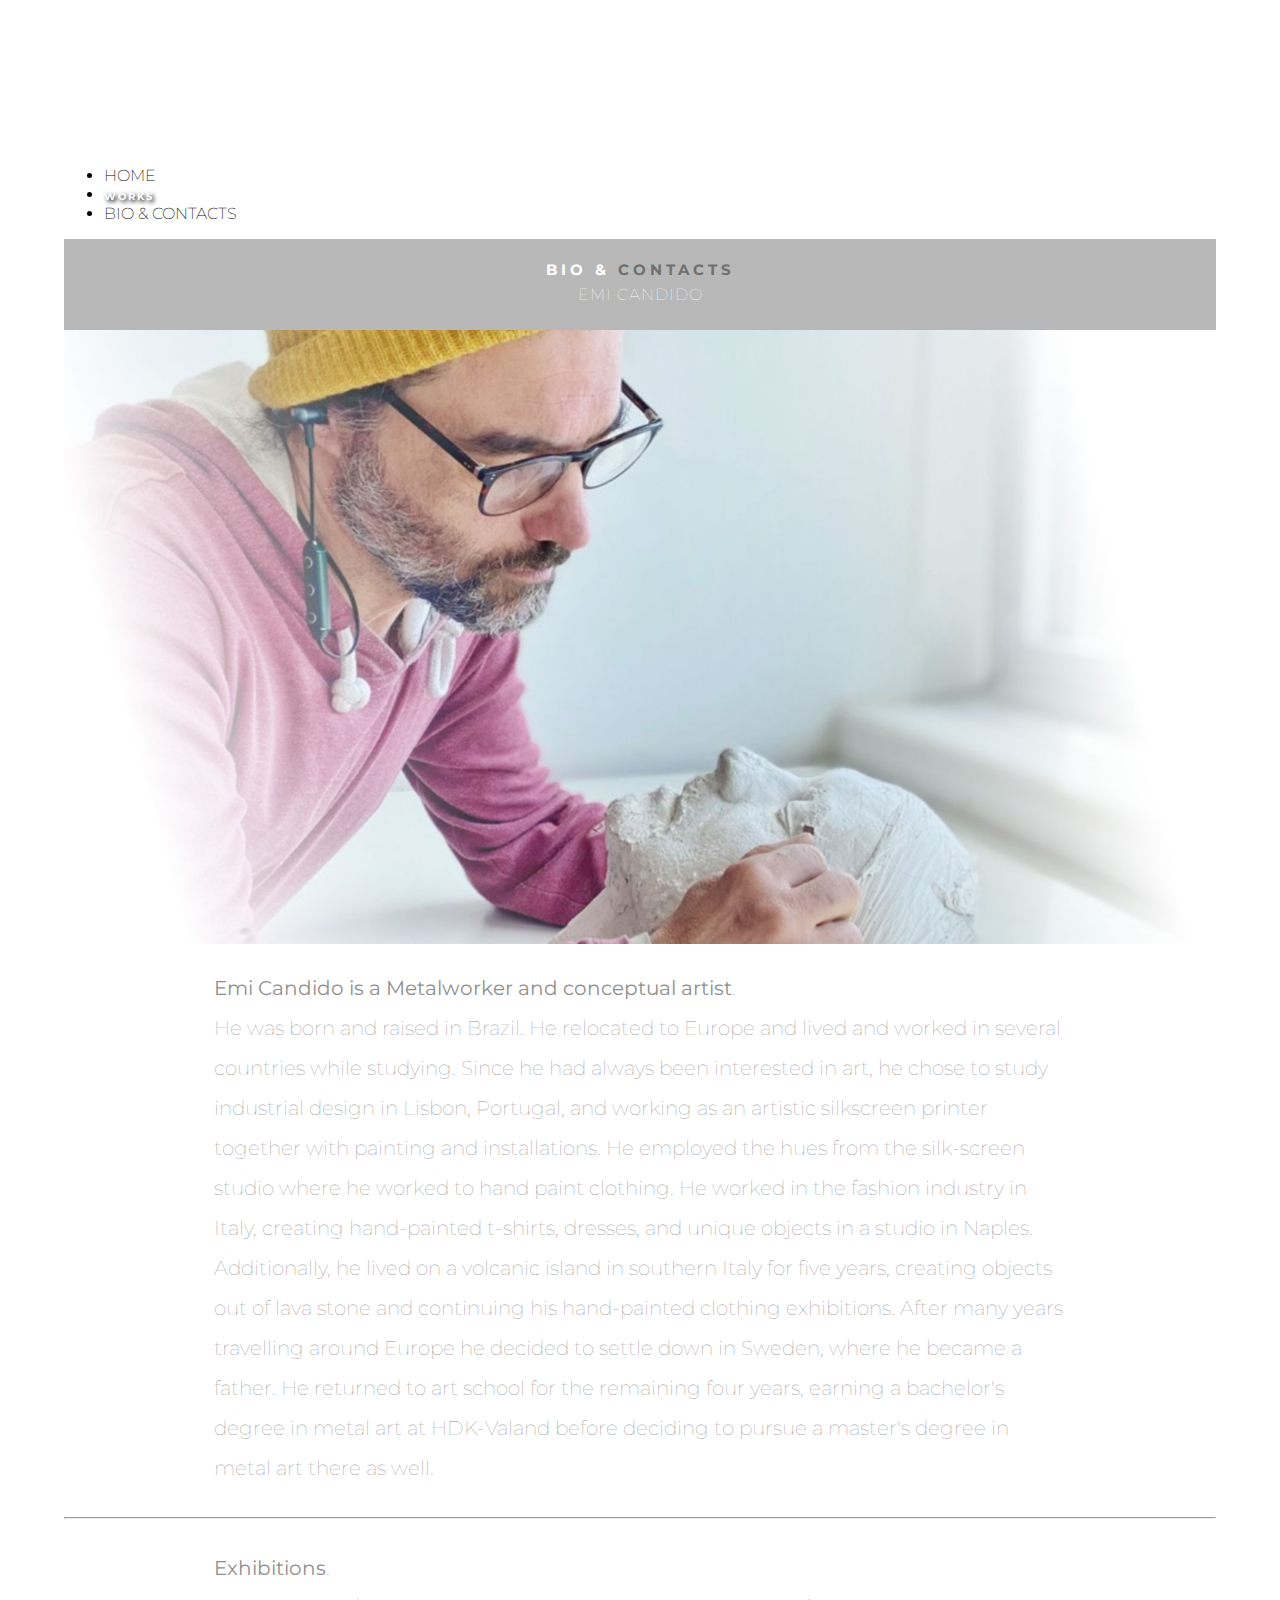
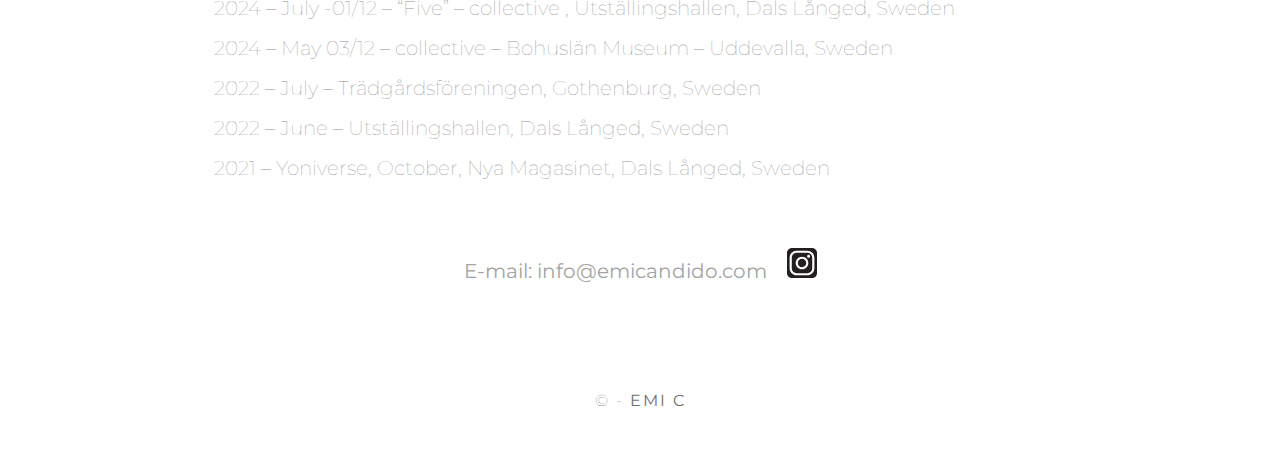
==== bio&contact.html @ 7ddd09d2 "commit" ====
<!doctype html>
<html lang="en-US">
<head>
<meta charset="UTF-8">
<meta http-equiv="X-UA-Compatible" content="IE=edge">
<meta name="viewport" content="width=device-width, initial-scale=1">
<title>EMI C</title>
<link rel="icon" type="image/x-icon" href="/images/logo_Tab.svg">	
<link href="css/singlePageTemplate.css" rel="stylesheet" type="text/css">
<!--The following script tag downloads a font from the Google Fonts server for use within the web page. We recommend that you do not modify it.-->
<link rel="preconnect" href="https://fonts.googleapis.com">
<link rel="preconnect" href="https://fonts.gstatic.com" crossorigin>
<link href="https://fonts.googleapis.com/css2?family=Montserrat:wght@400;500;700&display=swap" rel="stylesheet"> 
<!-- HTML5 shim and Respond.js for IE8 support of HTML5 elements and media queries -->
<!-- WARNING: Respond.js doesn't work if you view the page via file:// -->
<!--[if lt IE 9]>
      <script src="https://oss.maxcdn.com/html5shiv/3.7.2/html5shiv.min.js"></script>
      <script src="https://oss.maxcdn.com/respond/1.4.2/respond.min.js"></script>
    <![endif]-->
</head>
<body>
<!-- Main Container -->
<!-- btn up -->
    <button class="scrollup">
        <image src="images/circle-up-greey.svg" alt="icon upp"/>
    </button>
<div class="container"> 
  <!-- Navigation -->
  <header> <a href="">
	<div class="imagem" id="imagem">
        <div class="logo"><a href="index.html"><img src="images/logo.svg" width="100" height="100" alt="logo emi c"></a></div>
		 <h4 class="logotexto"><a href="index.html">EMI C</a></h4>
		</a>
    <nav>
      <ul>
       <li><a href="index.html">HOME</a></li>
        <li><a>
			<div class="dropdown">
			<button class="dropbtn">WORKS</button>
            <div class="dropdown-content">
                <a href="works_InnerStories.html">INNER STORIES OF THE MIND</a>
                <a href="works_childhood.html">CHILDHOOD</a>
			    <a href="works_masks.html">DO YOU KNOW THE REAL ME?</a>
				<a href="works_yoni.html">YONI SERIES</a>
            </div>
            </div></a>
		  </li>
        <li><a class="active" href="bio&contact.html">BIO & CONTACTS</a></li>
      </ul>
    </nav>
    </div>
  </header>
  <!-- Hero Section -->
  <section class="hero" id="hero">
    <h2 class="hero_header">BIO &amp;&nbsp;<span class="light">CONTACTS</span></h2>
    <p class="tagline">EMI CANDIDO</p>
  </section>
  <!-- About Section -->
  <section class="about_sem_espaco" id="about">
    <h2 class="hidden">About</h2>
    <img class="imagem_emi" img src="images/EMI_site.jpg" width="pixels" alt=""/>
    <p class="text_column_Centro"><strong>Emi Candido is a Metalworker and conceptual artist</strong>.<br>
	    He was born and raised in Brazil. He relocated to Europe and lived and worked in several countries while studying. Since he had always been interested in art, he chose to study industrial design in Lisbon, Portugal, and working as an artistic silkscreen printer together with painting and installations. He employed the hues from the silk-screen studio where he worked to hand paint clothing. He worked in the fashion industry in Italy, creating hand-painted t-shirts, dresses, and unique objects in a studio in Naples. Additionally, he lived on a volcanic island in southern Italy for five years, creating objects out of lava stone and continuing his hand-painted clothing exhibitions. After many years travelling around Europe he decided to settle down in Sweden, where he became a father. He returned to art school for the remaining four years, earning a bachelor's degree in metal art at HDK-Valand before deciding to pursue a master's degree in metal art there as well.</p>
	  <div class="col-sm-4">
    <h4><hr class="linha_horizontal"/></h4>
	  </div>
	  <p class="text_column_Centro"><strong>Exhibitions</strong>.<br>
	  2024 – July -01/12 – “Five” – collective , Utställingshallen, Dals Långed, Sweden<br>
      2024 – May 03/12 – collective – Bohuslän Museum – Uddevalla, Sweden<br>
      2022 – July – Trädgårdsföreningen, Gothenburg, Sweden<br>
      2022 – June – Utställingshallen, Dals Långed, Sweden<br>
	  2021 – Yoniverse, October, Nya Magasinet, Dals Långed, Sweden</p>
	  <p class="text_column_Centro_mail"><a style="text-decoration:none; color:inherit;" href="mailto:info@emicandido.com"><strong>E-mail: info@emicandido.com&nbsp;</strong>&nbsp</a>&nbsp&nbsp<a style="text-decoration: none"href="https://www.instagram.com/emic.2023"><img src="images/insta.svg" width="30px" alt=""/></p>
	 
  </section>
 
  <!-- Copyrights Section -->
  <div class="copyright">&copy;<span class="year"></span> - <strong>EMI C</strong></div>
</div>
<!-- Main Container Ends -->
<script src="/js/main.js"></script>
</body>
</html>
---- css/singlePageTemplate.css ----
@charset "UTF-8";
/* Body */
body {
	/* <length> value */
    max-width: 1920px; 
	font-family:'Montserrat', sans-serif;
	/* background-color: #f2f2f2; */
	width: 100%;
	margin-top: 0px;
	margin-right: auto;
	margin-bottom: 0px;
	margin-left: auto;
	font-style: normal;
	font-weight: 200;
	align-content: center;
}
a {
  color: inherit; /* blue colors for links too */
  text-decoration: inherit; /* no underline */
}
/* Dropdown menu */
 /* Dropdown Button */
.dropbtn {
  background-color: transparent;
  color: white;
  padding: 0px;
  font-family:'Montserrat', sans-serif;
  font-size: 14px;
  text-align: left;
  letter-spacing: 2px;
  font-weight: bold;
  transition: all 0.3s linear;
  border: none;
  text-shadow: 2px 2px 4px #000000;
}

/* The container <div> - needed to position the dropdown content */
.dropdown {
  position: relative;
  display: inline-block;
	text-shadow: 2px 2px 4px #000000;
}

/* Dropdown Content (Hidden by Default) */
.dropdown-content {
  display: none;
  position: absolute;
  /* background-color: #f1f1f1;*/
  min-width: 300px;
  /* box-shadow: 0px 8px 16px 0px rgba(0,0,0,0.2);*/
  z-index: 1;
	text-shadow: 2px 2px 4px #000000;
}

/* Links inside the dropdown */
.dropdown-content a {
  color: #FFFFFF;
  padding: 5px 8px;
  text-decoration: none;
  display: block;
	text-shadow: 2px 2px 4px #000000;
}

/* Change color of dropdown links on hover */
.dropdown-content a:hover {color: #FFFFFF; text-shadow: 2px 2px 4px #000000;}

/* Show the dropdown menu on hover */
.dropdown:hover .dropdown-content {display: block;text-shadow: 2px 2px 4px #000000;}

/* Change the background color of the dropdown button when the dropdown content is shown */
.dropdown:hover .dropbtn {color: #2C9AB7;text-shadow: 2px 2px 4px #000000;} 

/* Container */
.container {
	width: 90%;
	margin: 0 auto;
}
/* Navigation */

.logo {
	color: #fff;
	width: auto;
}
.logotexto {
	color: #fff;
	font-weight: 800;
	letter-spacing: 4px;
}


.hero_header {
	color: #FFFFFF;
	text-align: center;
	margin-top: 0px;
	margin-right: 0px;
	margin-bottom: 0px;
	margin-left: 0px;
	letter-spacing: 4px;
}.hero_header_texto{
	color: #8f8f8f;
	text-align: center;
	margin-top: 50px;
	margin-right: 0px;
	margin-bottom: 10px;
	margin-left: 0px;
	text-transform: uppercase;
	letter-spacing: 4px;
}
/* Hero Section */
.hero {
	background-color: #B8B8B8;
	padding-top: 20px;
	padding-bottom: 10px;
}
.light {
	font-weight: bold;
	color: #717070;
}
.tagline {
	text-align: center;
	color: #FFFFFF;
	margin-top: 4px;
	font-weight: lighter;
	text-transform: uppercase;
	letter-spacing: 1px;
}
.tagline_wtitulo {
	text-align: center;
	color: #717070;
	margin-top: 40px;
    font-size: 30px;
	font-weight: bolder;
	text-transform: uppercase;
	letter-spacing: 1px;
}
.tagline_wtitulo_2 {
	text-align: center;
	color: #717070;
	margin-top: 60px;
    font-size: 30px;
	font-weight: normal;
	text-transform: uppercase;
	letter-spacing: 1px;
}
/* About Section */
.text_column_Centro{
	/* width: 100%;*/
	text-align: left;
	font-weight: lighter;
	font-size: 20px;
	line-height: 40px;
	/* float: Left;*/
	align-content: center;
	padding-left: 150px;
	padding-right: 150px;
	color: #8f8f8f;
}
.col-sm-4 h4 {
    display:flex;
    align-items: center;
	padding-left: 150px;
	padding-right: 150px;
}
.linha_horizontal{
    /* display: inline-block;*/
    width: 100%;
	align-content: center;
	padding-left: 150px;
	padding-right: 150px;
	color: #8f8f8f;
}
.text_column_Centro_mail{
	/* width: 100%;*/
	text-align: center;
	font-weight: lighter;
	font-size: 20px;
	line-height: 40px;
	/* float: Left;*/
	align-content: center;
	padding-top: 40px;
	padding-left: 150px;
	padding-right: 150px;
	padding-bottom: 30px;
	color: #8f8f8f;
}
.text_column {
	width: 40%;
	text-align: left;
	font-weight: lighter;
	font-size: 20px;
	line-height: 40px;
	float: right;
	padding-left: 15px;
	padding-right: 50px;
	color: #A3A3A3;
}
.text_colum_works {
	width: auto;
	/* text-align: left;
	font-weight: lighter;
	font-size: 20px;
	line-height: 40px;
	float: right;*/
	padding-left: auto;
	padding-right: auto;
	color: #A3A3A3;
	display: block;
    margin-left: auto;
    margin-right: auto;
}
.center {
  display: block;
  margin-left: auto;
  margin-right: auto;
  width: 50%;
}
.centerpressure {
  display: block;
  margin-left: auto;
  margin-right: auto;
  width: 65%;
}
.imagem_emi {
	width: 100%;
	/* text-align: justify; */
	/* font-weight: lighter; */
	/*line-height: 40px;
	float: left;
	/*margin-left: auto;*/
	padding: 0;
	color: #A3A3A3;
}
.about {
	padding-left: 20px;
	padding-right: 20px;
	padding-top: 35px;
	display: inline-block;
	background-color: #FFFFFF;
	margin-top: 0px;
	height: auto;
}
.about_works {
	width: 100%;
	padding-left: 0px;
	padding-right: 0px;
	padding-top: 35px;
	display: inline-block;
	background-color: #FFFFFF;
	margin-top: 0px;
	height: auto;
}
/* Stats Gallery */
.stats {
	color: #717070;
	margin-bottom: 5px;
}
.gallery {
	clear: both;
	display: inline-block;
	width: 100%;
	background-color: #FFFFFF;
	/* [disabled]min-width: 400px;
*/
	padding-bottom: 35px;
	padding-top: 0px;
	margin-top: -5px;
	margin-bottom: 0px;
}
.thumbnail {
	width: 25%;
	text-align: center;
	float: left;
	margin-top: 35px;
}
.gallery .thumbnail h4 {
    margin: 5px;
	color: #52BAD5;
}
.gallery .thumbnail p {
	margin:0;
	color: #A3A3A3;
}
/* Parallax Section */
.banner {
	background-color: #2D9AB7;
	background-image: url(../images/parallax.png);
	height: 400px;
	background-attachment: fixed;
	background-size: cover;
	background-repeat: no-repeat;
}
.parallax {
	color: #FFFFFF;
	text-align: right;
	padding-right: 100px;
	padding-top: 110px;
	letter-spacing: 2px;
	margin-top: 0px;
}
.parallax_description {
	color: #FFFFFF;
	text-align: right;
	padding-right: 100px;
	width: 30%;
	float: right;
	font-weight: lighter;
	line-height: 23px;
margin: 0;
}
/* More info */
footer {
	background-color: #FFFFFF;
	padding-bottom: 35px;
}
.footer_column {
	width: 50%;
	text-align: center;
	padding-top: 30px;
	float: left;
}
footer .footer_column h3 {
	color: #B8B8B8;
	text-align: center;
}
footer .footer_column p {
	color: #717070;
	background-color: #FFFFFF;
}
.cards {
	width: 100%;
	height: auto;
	max-width: 400px;
	max-height: 200px;
}
footer .footer_column p {
	padding-left: 30px;
	padding-right: 30px;
	text-align: justify;
	line-height: 25px;
	font-weight: lighter;
	margin-left: 20px;
	margin-right: 20px;
}
.button {
	width: 200px;
	margin-top: 40px;
	padding: 20px 10px;
	text-align: center;
	vertical-align: middle;
	border-radius: 0px;
	text-transform: uppercase;
	font-weight: bold;
	letter-spacing: 2px;
	border: 3px solid #FFFFFF;
	color: #FFFFFF;
	transition: all 0.3s linear;
}
.button:hover {
	background-color: #FEFEFE;
	color: #C4C4C4;
	cursor: pointer;
}
.copyright {
	text-align: center;
padding: 40px 0px;
	/* background-color: #717070; */
	background-color: #FFFFFF;
	/* color: #FFFFFF; */
	color: #717070;
	text-transform: uppercase;
	font-weight: lighter;
	letter-spacing: 2px;
	/* border-top-width: 2px; */
}
.footer_banner {
	background-color: #B8B8B8;
	padding-top: 60px;
	padding-bottom: 60PX;
	margin-bottom: 0px;
	background-image: url(../images/pattern.png);
	background-repeat: repeat;
}
footer {
	display: inline-block;
}
.hidden {
	display: none;
}

/* Mobile */
@media (max-width: 320px) {
/* Links inside the dropdown */
.dropdown-content a {
  color: #FFFFFF;
  padding: 0px 50px;
  text-decoration: none;
  display: inline-flex;
}
.logo {
	width: auto;
	float: left;
	/*text-align: center;*/
	border: 1px solid;
	margin-top: 15px;
	margin-right: 0px;
	margin-bottom: 0px;
	margin-left: 25px;
}
.logotexto {
	width: auto;
	text-align: left;
	border: 1px;
	float: left;
	margin-top: 55px;
	margin-right: 0px;
	margin-bottom: 0px;
	margin-left: 10px;
}
.container header nav {
margin: 0;
	width: 100%;
	float: none;
	display: none;
}
.hero_header_texto{
	color: #8f8f8f;
	text-align: center;
	margin-top: 50px;
	margin-right: 0px;
	margin-bottom: 20px;
	margin-left: 0px;
	text-transform: uppercase;
	letter-spacing: 4px;
}
.center {
  display: block;
  margin-left: auto;
  margin-right: auto;
  width:100%;
}
nav {
	float: left;
	width: auto;
	text-align: left;
	margin-top: 10px;
	margin-right: 0px;
	}
header nav ul {
	padding: 0px;
	float: left;
}
nav ul li {
	margin-top: 0px;
	margin-right: 0px;
	margin-bottom: 0px;
	margin-left: 0px;
	width: auto;
	font-size: 5px;
	text-align: left;
	padding-top: 8px;
	padding-bottom: 100px;
}
.dropbtn {
  background-color: transparent;
  color: white;
  padding: 0px;
  font-family:'Montserrat', sans-serif;
  font-size: 5px;
  text-align: left;
  letter-spacing: 2px;
  font-weight: bold;
  transition: all 0.3s linear;
  border: none;
}		
.text_column_Centro{
	width: 100%;
	text-align: left;
	font-weight: lighter;
	font-size: 12px;
	line-height: 20px;
	/* float: Left;*/
	align-content: center;
	padding-left: 0px;
	padding-right: 0px;
	color: #A3A3A3;
    margin-bottom: 30px;

}
.col-sm-4 h4 {
    display:flex;
    align-items: center;
	padding-left: 0px;
	padding-right: 0px;
}	
.linha_horizontal{
    /* display: inline-block;*/
    width: 100%;
	text-align: center;
	align-content: center;
	padding-left: 0px;
	padding-right: 0px;
	color: #A3A3A3;
}	
.text_column_Centro_mail{
	width: 100%;
	text-align: center;
	font-weight: lighter;
	font-size: 12px;
	line-height: 20px;
	/* float: Left; */
	align-content: center;
	padding-top: 40px;
	padding-left: 0px;
	padding-right: 0px;
	color: #A3A3A3;
    margin-bottom: 30px;

}
.text_colum_works {
	width: auto;
	/* text-align: left;
	font-weight: lighter;
	font-size: 20px;
	line-height: 40px;
	float: right;*/
	padding-left: auto;
	padding-right: auto;
	color: #A3A3A3;
	display: block;
    margin-left: auto;
    margin-right: auto;
}
.center {
  display: block;
  margin-left: auto;
  margin-right: auto;
  width: 100%;
}
.text_column {
	width: auto;
	text-align: left;
	padding-top: 0px;
	padding-right: 0px;
	padding-bottom: 0px;
	padding-left: 0px;
	font-size: 20px;
    line-height: 30px;
}
.imagem_emi {
	width: 100%;
    align-content: center;
	padding-top: 0px;
	padding-right: 0px;
	padding-bottom: 0px;
	padding-left: 0px;
} 
.thumbnail {
	width: 100%;
}
.footer_column {
	width: 100%;
	margin-top: 0px;
}
.parallax {
	text-align: center;
	margin-top: 0px;
	margin-right: 0px;
	margin-bottom: 0px;
	margin-left: 0px;
	padding-top: 40%;
	padding-right: 0px;
	padding-bottom: 0px;
	padding-left: 0px;
	width: 100%;
	font-size: 18px;
}
.parallax_description {
	padding-top: 0px;
	padding-right: 0px;
	padding-bottom: 0px;
	padding-left: 0px;
	width: 90%;
	margin-top: 25px;
	margin-right: 0px;
	margin-bottom: 0px;
	margin-left: 12px;
	float: none;
	text-align: center;
}
.banner {
	background-color: #2D9AB7;
	background-image: none;
}
.tagline {
	margin-top: 20px;
	line-height: 22px;
}
.hero_header {
	width: auto;
	font-size: 17px;
	padding-left: 0px;
	padding-right: 0px;
	line-height: 22px;
	text-align: center;
}
}

/* Small Tablets */
@media (min-width: 321px)and (max-width: 767px) {
/* 	
.logo {
	width: auto;
	text-align: left;
	border: 1px;
	float: left;
	margin-top: 15px;
	margin-right: 0px;
	margin-bottom: 0px;
	margin-left: 25px;
	color: #FFFFFF;
}
.logotexto {
	width: auto;
	text-align: left;
	border: 1px;
	float: left;
	margin-top: 55px;
	margin-right: 0px;
	margin-bottom: 0px;
	margin-left: 10px;
	color: #FFFFFF;
}
.container header nav {
	margin-top: 0px;
	margin-right: 0px;
	margin-bottom: 0px;
	margin-left: 0px;
	width: 100%;
	float: none;
	overflow: auto;
	display: inline-block;
	/* background: #52bad5; */
} */


.text_column_Centro{
	width: auto;
	text-align: left;
	font-weight: lighter;
	font-size: 20px;
	line-height: 40px;
	/*float: Left;*/
	align-content: center;
	padding-left: 0px;
	padding-right: 0px;
	margin-bottom: 30px;
	color: #A3A3A3;
}
.col-sm-4 h4 {
    display:flex;
    align-items: center;
	padding-left: 0px;
	padding-right: 0px;
}	
.linha_horizontal{
    /* display: inline-block;*/
    width: 100%;
	text-align: center;
	align-content: center;
	padding-left: 0px;
	padding-right: 0px;
	color: #A3A3A3;
}
.text_column_Centro_mail{
	width: auto;
	text-align: center;
	font-weight: lighter;
	font-size: 20px;
	line-height: 40px;
	/*float: Left;*/
	align-content: center;
	padding-top: 40px;
	padding-left: 0px;
	padding-right: 0px;
	margin-bottom: 30px;
	color: #A3A3A3;
}		
/* nav {
	float: left;
	width: auto;
	text-align: left;
	margin-top: 10px;
	margin-right: 0px;
	}
header nav ul {
	padding: 0px;
	float: left;
}
nav ul li {
	margin-top: 0px;
	margin-right: 0px;
	margin-bottom: 0px;
	margin-left: 10px;
	width: auto;
	font-size: 10px;
	text-align: left;
	padding-top: 8px;
	padding-bottom: 100px;
} */
.dropbtn {
  background-color: transparent;
  color: white;
  padding: 0px;
  font-family:'Montserrat', sans-serif;
  font-size: 10px;
  text-align: left;
  letter-spacing: 2px;
  font-weight: bold;
  transition: all 0.3s linear;
  border: none;
}
.hero_header {
	width: auto;
	font-size: 15px;
	padding-left: 0px;
	padding-right: 0px;
	line-height: 22px;
	text-align: center;
}
.text_column {
	width: 100%;
	text-align: left;
	padding-top: 0px;
	padding-right: 0px;
	padding-bottom: 0px;
	padding-left: 0px;
	font-size: 20px;
    line-height: 40px;
	
} 

.imagem_emi {
	width: 100%;
    align-content: center;
	padding-top: 0px;
	padding-right: 0px;
	padding-bottom: 0px;
	padding-left: 0px;
}
.center {
  display: block;
  margin-left: auto;
  margin-right: auto;
  width: 80%;
}
.thumbnail {
	width: 100%;
}
.footer_column {
	width: 100%;
	margin-top: 0px;
}
.parallax {
	text-align: center;
	margin-top: 0px;
	margin-right: 0px;
	margin-bottom: 0px;
	margin-left: 0px;
	padding-top: 40%;
	padding-right: 0px;
	padding-bottom: 0px;
	padding-left: 0px;
	width: 100%;
	font-size: 18px;
}
.parallax_description {
	padding-top: 0px;
	padding-right: 0px;
	padding-bottom: 0px;
	padding-left: 0px;
	margin-top: 30%;
	margin-right: 0px;
	margin-bottom: 0px;
	margin-left: 0px;
	float: none;
	width: 100%;
	text-align: center;
}
.thumbnail {
	width: 50%;
}
.parallax {
	margin-top: 0px;
	margin-right: 0px;
	margin-bottom: 0px;
	margin-left: 0px;
	padding-right: 0px;
	padding-bottom: 0px;
	padding-left: 0px;
	padding-top: 20%;
}
.parallax_description {
	margin-top: 0px;
	margin-right: 0px;
	margin-bottom: 0px;
	margin-left: 0px;
	width: 100%;
	padding-top: 30px;
}
.banner {
	padding-left: 20px;
	padding-right: 20px;
}
.footer_column {
	width: 100%;
}
}

/* Small Desktops */
@media (min-width: 768px) and (max-width: 1096px) {
.text_column {
	width: 100%;
}
.thumbnail {
	width: 50%;
}
.text_column {
	width: 100%;
	margin-top: 0px;
	margin-right: 0px;
	margin-bottom: 0px;
	margin-left: 0px;
	padding-top: 0px;
	padding-right: 0px;
	padding-bottom: 0px;
	padding-left: 0px;
}
.text_column_Centro{
	width: auto;
	text-align: left;
	font-weight: lighter;
	font-size: 20px;
	line-height: 40px;
	/* float: Left; */
	align-content: center;
	padding-left: 0px;
	padding-right: 0px;
	margin-bottom: 30px;
	color: #A3A3A3;
}
.col-sm-4 h4 {
    display:flex;
    align-items: center;
	padding-left: 0px;
	padding-right: 0px;
}	
.linha_horizontal{
    /* display: inline-block;*/
    width: 100%;
	text-align: center;
	align-content: center;
	padding-left: 0px;
	padding-right: 0px;
	color: #A3A3A3;
}
.text_column_Centro_mail{
	width: auto;
	text-align: center;
	font-weight: lighter;
	font-size: 20px;
	line-height: 40px;
	/* float: Left; */
	align-content: center;
	padding-top: 40px;
	padding-left: 0px;
	padding-right: 0px;
	margin-bottom: 30px;
	color: #A3A3A3;
}	
.center {
  display: block;
  margin-left: auto;
  margin-right: auto;
  width: 50%;
}
.banner {
	margin-top: 0px;
	padding-top: 0px;
}

.imagem_emi {
	width: 100%;
    /*float:left;*/
    padding: 0;
}
}

/* button */
.scrollup {
	width: 40px;
    height: 40px;
    position: fixed;
    bottom: 50px;
    right: 0px;
    z-index: 3;
    opacity: 0;
    border: navajowhite;
    border-radius: 5px;
    background: #ffffff;
    transition: .4s linear;
    cursor: pointer;
}

.scrollup.active{
    opacity: 0.5;
    right: 20px;
}

.scrollup img{
    max-width: 100%;
}


<!-- btn up -->
<button class="scrollup">
    <image src="images/circle-up-greey.svg" alt="icon upp"/>
</button>
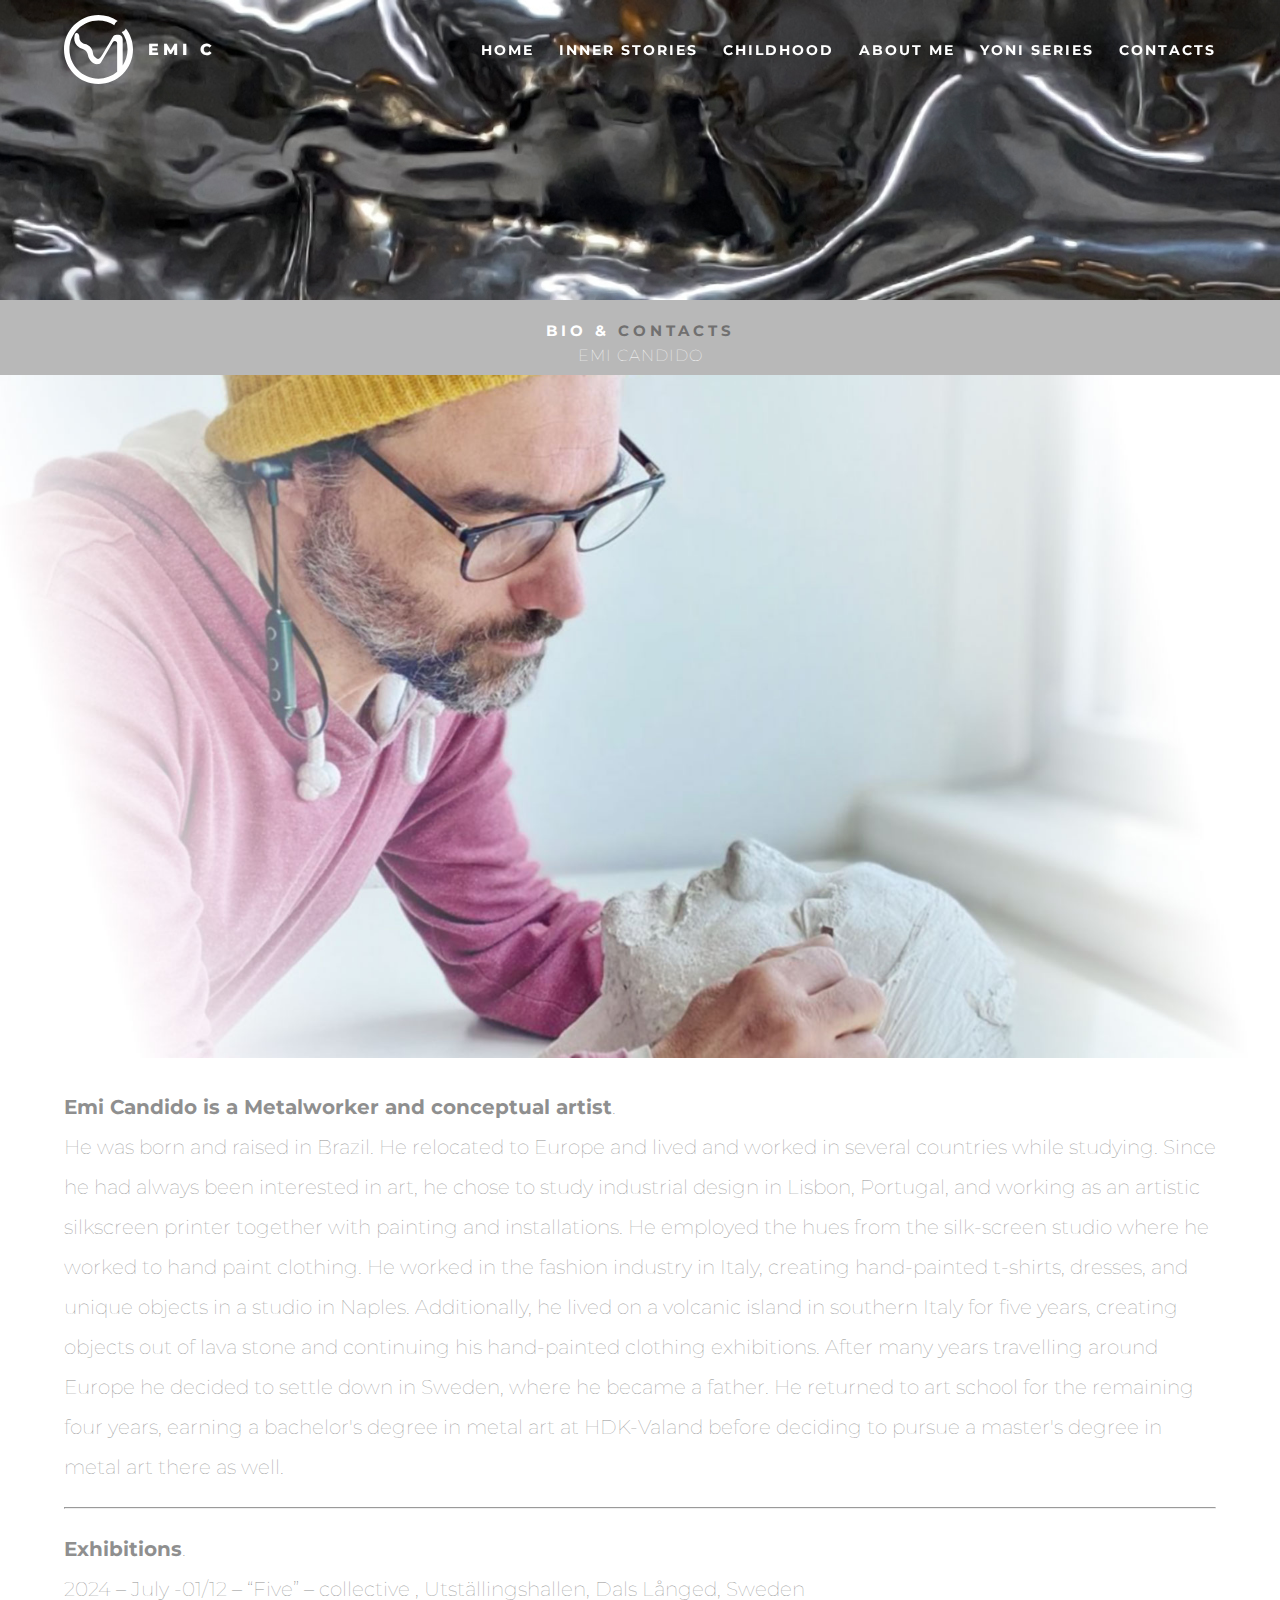
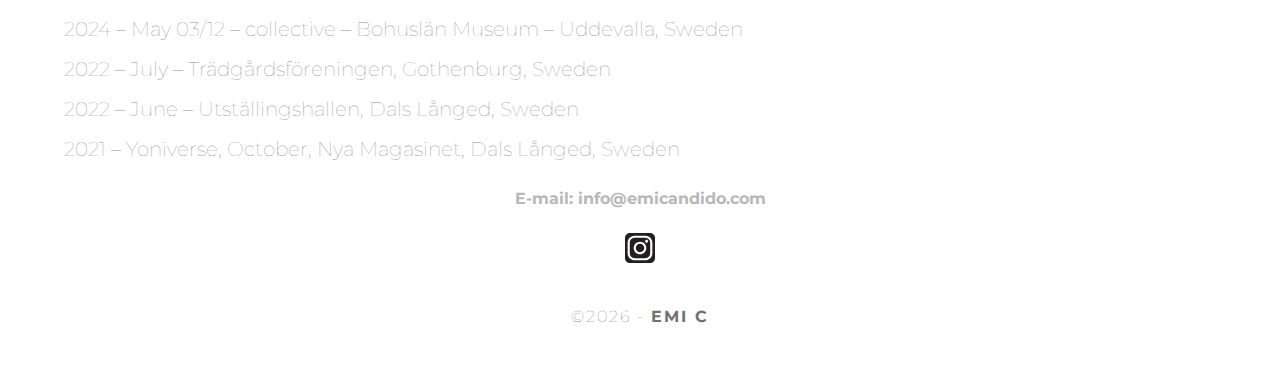
==== commit fdf8c997: "commit" ====
--- a/bio&contact.html
+++ b/bio&contact.html
@@ -7,6 +7,8 @@
 <title>EMI C</title>
 <link rel="icon" type="image/x-icon" href="/images/logo_Tab.svg">	
 <link href="css/singlePageTemplate.css" rel="stylesheet" type="text/css">
+<link rel="stylesheet" href="./css/custom.css">
+<link rel="stylesheet" href="./css/media.css">
 <!--The following script tag downloads a font from the Google Fonts server for use within the web page. We recommend that you do not modify it.-->
 <link rel="preconnect" href="https://fonts.googleapis.com">
 <link rel="preconnect" href="https://fonts.gstatic.com" crossorigin>
@@ -19,65 +21,80 @@
     <![endif]-->
 </head>
 <body>
-<!-- Main Container -->
-<!-- btn up -->
+  <!-- btn up -->
     <button class="scrollup">
         <image src="images/circle-up-greey.svg" alt="icon upp"/>
     </button>
-<div class="container"> 
-  <!-- Navigation -->
-  <header> <a href="">
-	<div class="imagem" id="imagem">
-        <div class="logo"><a href="index.html"><img src="images/logo.svg" width="100" height="100" alt="logo emi c"></a></div>
-		 <h4 class="logotexto"><a href="index.html">EMI C</a></h4>
-		</a>
-    <nav>
-      <ul>
-       <li><a href="index.html">HOME</a></li>
-        <li><a>
-			<div class="dropdown">
-			<button class="dropbtn">WORKS</button>
-            <div class="dropdown-content">
-                <a href="works_InnerStories.html">INNER STORIES OF THE MIND</a>
-                <a href="works_childhood.html">CHILDHOOD</a>
-			    <a href="works_masks.html">DO YOU KNOW THE REAL ME?</a>
-				<a href="works_yoni.html">YONI SERIES</a>
+  <!-- header -->
+    <header class="header">
+      <div class="header-fixed">
+          <div class="container" id="imagem">
+            <div class="logo">
+              <img src="images/logo.svg" alt="logo emi c" />
+              <span class="logotexto">EMI C</span>
             </div>
-            </div></a>
-		  </li>
-        <li><a class="active" href="bio&contact.html">BIO & CONTACTS</a></li>
-      </ul>
-    </nav>
-    </div>
-  </header>
-  <!-- Hero Section -->
-  <section class="hero" id="hero">
-    <h2 class="hero_header">BIO &amp;&nbsp;<span class="light">CONTACTS</span></h2>
-    <p class="tagline">EMI CANDIDO</p>
-  </section>
-  <!-- About Section -->
-  <section class="about_sem_espaco" id="about">
-    <h2 class="hidden">About</h2>
-    <img class="imagem_emi" img src="images/EMI_site.jpg" width="pixels" alt=""/>
-    <p class="text_column_Centro"><strong>Emi Candido is a Metalworker and conceptual artist</strong>.<br>
-	    He was born and raised in Brazil. He relocated to Europe and lived and worked in several countries while studying. Since he had always been interested in art, he chose to study industrial design in Lisbon, Portugal, and working as an artistic silkscreen printer together with painting and installations. He employed the hues from the silk-screen studio where he worked to hand paint clothing. He worked in the fashion industry in Italy, creating hand-painted t-shirts, dresses, and unique objects in a studio in Naples. Additionally, he lived on a volcanic island in southern Italy for five years, creating objects out of lava stone and continuing his hand-painted clothing exhibitions. After many years travelling around Europe he decided to settle down in Sweden, where he became a father. He returned to art school for the remaining four years, earning a bachelor's degree in metal art at HDK-Valand before deciding to pursue a master's degree in metal art there as well.</p>
-	  <div class="col-sm-4">
-    <h4><hr class="linha_horizontal"/></h4>
-	  </div>
-	  <p class="text_column_Centro"><strong>Exhibitions</strong>.<br>
-	  2024 – July -01/12 – “Five” – collective , Utställingshallen, Dals Långed, Sweden<br>
-      2024 – May 03/12 – collective – Bohuslän Museum – Uddevalla, Sweden<br>
-      2022 – July – Trädgårdsföreningen, Gothenburg, Sweden<br>
-      2022 – June – Utställingshallen, Dals Långed, Sweden<br>
-	  2021 – Yoniverse, October, Nya Magasinet, Dals Långed, Sweden</p>
-	  <p class="text_column_Centro_mail"><a style="text-decoration:none; color:inherit;" href="mailto:info@emicandido.com"><strong>E-mail: info@emicandido.com&nbsp;</strong>&nbsp</a>&nbsp&nbsp<a style="text-decoration: none"href="https://www.instagram.com/emic.2023"><img src="images/insta.svg" width="30px" alt=""/></p>
-	 
-  </section>
- 
-  <!-- Copyrights Section -->
-  <div class="copyright">&copy;<span class="year"></span> - <strong>EMI C</strong></div>
-</div>
+          
+            <nav class="nav">
+              <ul class="lists">
+                <li class="item"><a href="index.html">HOME</a></li>
+                <li class="item"><a href="works_InnerStories.html">INNER STORIES</a></li>
+                <li class="item"><a href="works_childhood.html">CHILDHOOD</a></li>
+                <li class="item"><a href="works_masks.html">About me</a></li>
+                <li class="item"><a href="works_yoni.html">YONI SERIES</a></li>
+                <li class="item"><a class="" href="bio&contact.html">CONTACTS</a></li>
+              </ul>
+            </nav>
+            <div class="burger"></div>
+          </div>
+      </div>
+  
+    </header>
+  <!-- / header -->
+
+  <!-- Main Container -->
+  <main>
+      <!-- Hero Section -->
+      <section class="hero" id="hero">
+        <div class="container">
+          <h2 class="hero_header">BIO &amp;&nbsp;<span class="light">CONTACTS</span></h2>
+          <p class="tagline">EMI CANDIDO</p>
+        </div>
+      </section>
+      <!-- About Section -->
+    <section class="about_sem_espaco" id="about">
+      <figure class="about_sem-image">
+        <img class="imagem_emi" img src="images/EMI_site.jpg" width="pixels" alt="EMI_site"/>
+      </figure>
+      <div class="container">
+        <h2 class="text_column_Centro">
+          <strong>Emi Candido is a Metalworker and conceptual artist</strong>.
+        </h2>
+        <p class="text_column_Centro about_sem-text">
+           He was born and raised in Brazil. He relocated to Europe and lived and worked in several countries while studying. Since he had always been interested in art, he chose to study industrial design in Lisbon, Portugal, and working as an artistic silkscreen printer together with painting and installations. He employed the hues from the silk-screen studio where he worked to hand paint clothing. He worked in the fashion industry in Italy, creating hand-painted t-shirts, dresses, and unique objects in a studio in Naples. Additionally, he lived on a volcanic island in southern Italy for five years, creating objects out of lava stone and continuing his hand-painted clothing exhibitions. After many years travelling around Europe he decided to settle down in Sweden, where he became a father. He returned to art school for the remaining four years, earning a bachelor's degree in metal art at HDK-Valand before deciding to pursue a master's degree in metal art there as well.
+        </p>
+        <hr class="linha_horizontal "/>
+        <h2 class="text_column_Centro about_sem-title"><strong>Exhibitions</strong>.</h2>
+          <ul class="about_sem-text">
+            <li class="text_column_Centro"> 2024 – July -01/12 – “Five” – collective , Utställingshallen, Dals Långed, Sweden</li>
+            <li class="text_column_Centro">2024 – May 03/12 – collective – Bohuslän Museum – Uddevalla, Sweden</li>
+            <li class="text_column_Centro">2022 – July – Trädgårdsföreningen, Gothenburg, Sweden</li>
+            <li class="text_column_Centro">2022 – June – Utställingshallen, Dals Långed, Sweden</li>
+            <li class="text_column_Centro">2021 – Yoniverse, October, Nya Magasinet, Dals Långed, Sweden</li>
+          </ul>
+        
+        <p class="text_column-flex">
+          <a href="mailto:info@emicandido.com"><strong>E-mail: info@emicandido.com</strong></a>
+          <a style="text-decoration: none"href="https://www.instagram.com/emic.2023">
+            <img src="images/insta.svg" width="30px" alt=""/>
+          </a>
+        </p>
+      </div>
+    </section>
+  </main>
 <!-- Main Container Ends -->
+  <footer class="footer">
+    <div class="copyright">&copy;<span class="year"></span> - <strong>EMI C</strong></div>
+  </footer>
 <script src="/js/main.js"></script>
 </body>
 </html>
--- a/css/singlePageTemplate.css
+++ b/css/singlePageTemplate.css
@@ -144,15 +144,12 @@
 }
 /* About Section */
 .text_column_Centro{
-	/* width: 100%;*/
+	width: 100%;
 	text-align: left;
 	font-weight: lighter;
 	font-size: 20px;
 	line-height: 40px;
-	/* float: Left;*/
-	align-content: center;
-	padding-left: 150px;
-	padding-right: 150px;
+	align-content: center;
 	color: #8f8f8f;
 }
 .col-sm-4 h4 {
@@ -310,7 +307,6 @@
 /* More info */
 footer {
 	background-color: #FFFFFF;
-	padding-bottom: 35px;
 }
 .footer_column {
 	width: 50%;
@@ -396,26 +392,7 @@
   text-decoration: none;
   display: inline-flex;
 }
-.logo {
-	width: auto;
-	float: left;
-	/*text-align: center;*/
-	border: 1px solid;
-	margin-top: 15px;
-	margin-right: 0px;
-	margin-bottom: 0px;
-	margin-left: 25px;
-}
-.logotexto {
-	width: auto;
-	text-align: left;
-	border: 1px;
-	float: left;
-	margin-top: 55px;
-	margin-right: 0px;
-	margin-bottom: 0px;
-	margin-left: 10px;
-}
+
 .container header nav {
 margin: 0;
 	width: 100%;
@@ -592,7 +569,6 @@
 	background-image: none;
 }
 .tagline {
-	margin-top: 20px;
 	line-height: 22px;
 }
 .hero_header {
--- a/css/custom.css
+++ b/css/custom.css
@@ -0,0 +1,150 @@
+* {
+    margin: 0;
+    padding: 0;
+    box-sizing: border-box;
+}
+
+img {
+    max-width: 100%;
+}
+
+ul {
+    list-style: none;
+}
+
+button {
+    background: transparent;
+    border: none;
+    outline: none;
+}
+
+a {
+    color: inherit;
+    text-decoration: none;
+}
+
+
+body {
+    display: flex;
+    flex-direction: column;
+    height: 100vh;
+    min-width: 320px;
+    overflow-x: hidden;
+}
+
+.overflow {
+    overflow-y: hidden;
+}
+
+main {
+    flex: 1;
+}
+
+/* ------------------------- header ------------------------- */
+
+.burger {
+    display: none;
+}
+
+.header {
+    width: 100vw;
+    min-height: 300px;
+    background: url("../images/IMG-1526_header_2.jpg") no-repeat center;
+    background-size: cover;
+}
+
+.header-fixed {
+    position: fixed;
+    top: 0;
+    left: 0;
+    width: 100%;
+    padding: 15px 0px;
+    background: transparent;
+    transition: .3s linear;
+}
+
+.header-fixed.active {
+    box-shadow: 0 2px 10px 5px #2c9ab78f;
+    background: url("../images/IMG-1526_header_2.jpg") no-repeat center;
+    background-size: cover;
+    padding: 10px 0;
+}
+
+.header .container {
+    display: flex;
+    justify-content: space-between;
+    align-items: center;
+}
+
+.logo {
+    display: flex;
+    align-items: center;
+    gap: 15px;
+}
+
+.logo img {
+    width: 69px;
+    transition: .3s linear;
+}
+
+.logotexto {
+    display: block;
+}
+
+.header-fixed.active .logo img {
+    width: 49px;
+}
+
+.nav {
+    flex: 1;
+}
+
+.lists {
+    display: flex;
+    justify-content: flex-end;
+    gap: 25px;
+}
+
+strong {
+    font-weight: bold;
+}
+
+.item {
+    text-transform: uppercase;
+    color: #FFFFFF;
+    font-size: 14px;
+    letter-spacing: 2px;
+    font-weight: bold;
+    transition: .2s linear;
+    cursor: pointer;
+}
+
+.item:hover,
+.item a:active,
+.item a:focus {
+    color: #2C9AB7;
+}
+
+
+/* ------------------------- / header ------------------------- */
+
+.about_sem-image {
+    margin-bottom: 25px;
+}
+
+.about_sem-text {
+    margin-bottom: 20px;
+}
+
+.about_sem-title {
+    margin-top: 20px;
+}
+
+.text_column-flex {
+    display: flex;
+    flex-direction: column;
+    justify-content: center;
+    align-items: center;
+    gap: 25px;
+    color: #B8B8B8;
+}--- a/css/media.css
+++ b/css/media.css
@@ -0,0 +1,56 @@
+@media (max-width: 1200px) {}
+
+@media (max-width: 1080px) {
+    .burger{
+        display: block;
+        width: 60px;
+        height: 40px;
+        background: url(../images/mobile-menu.svg) no-repeat center;
+        position: relative;
+        z-index: 5;
+        transition: .3s linear;
+    }
+
+    .burger.active{
+        background: url(../images/menu-close.svg) no-repeat center;
+    }
+
+    .nav {
+        position: absolute;
+        z-index: 4;
+        top: -1000%;
+        left: 0;
+        width: 100%;
+        height: 0;
+        background: rgb(255 255 255 / 10%);
+        backdrop-filter: blur(20px);
+        transition: .5s linear;
+    }
+
+    .nav.active{
+        top: 0;
+        height: 100vh; 
+    }
+
+    .lists {
+        flex-direction: column;
+        align-items: center;
+        gap: 50px;
+        height: 100vh;
+        justify-content: center;
+    }
+
+    .item {
+        color: #000;
+    }
+}
+
+@media (max-width: 980px) {}
+
+@media (max-width: 768px) {}
+
+@media (max-width: 590px) {}
+
+@media (max-width: 450px) {}
+
+@media (max-width: 390px) {}